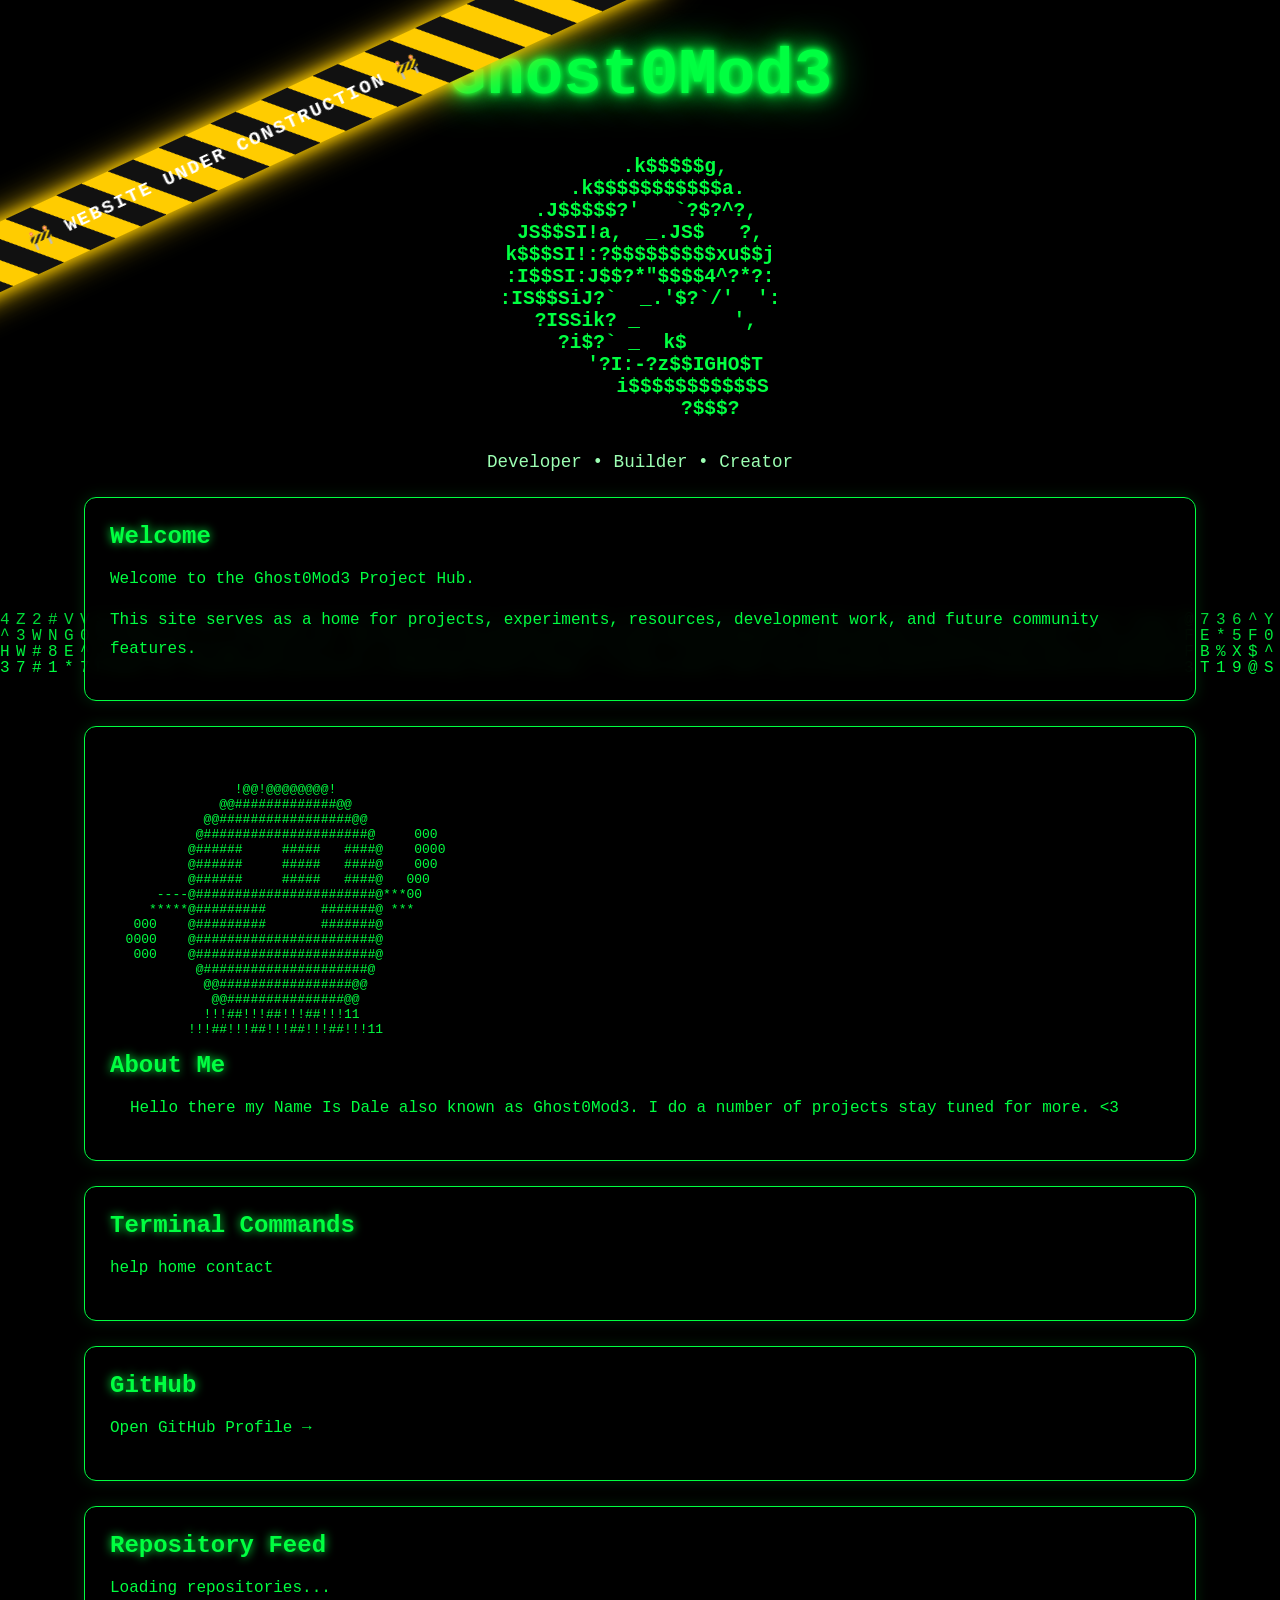
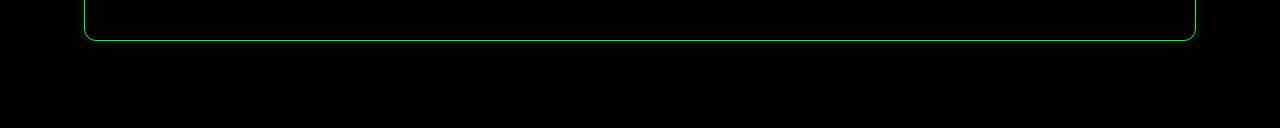
==== index.html @ 2e9d4b47 "Fix HTML structure and improve formatting" ====
<!DOCTYPE html>
<html lang="en">
<head>
    <meta charset="UTF-8">
    <meta name="viewport" content="width=device-width, initial-scale=1.0">
    <title>Ghost0Mod3</title>

    <link rel="stylesheet" href="style.css">
</head>
<body>

    <canvas id="matrix"></canvas>

    <a href="terminal.html" id="terminal-entry">

        <div id="construction-banner">
            🚧 WEBSITE UNDER CONSTRUCTION 🚧
        </div>

    </a>

    <div class="container">

        <header>
            <h1>Ghost0Mod3</h1>
            <h2><div class="ascii-logo">
<pre> 
                
      .k$$$$$g,
   .k$$$$$$$$$$$a.
 .J$$$$$?'   `?$?^?,
JS$$SI!a,  _.JS$   ?,
k$$$SI!:?$$$$$$$$$xu$$j
:I$$SI:J$$?*"$$$$4^?*?:
:IS$$SiJ?`  _.'$?`/'  ':
 ?ISSik? _        ',
   ?i$?` _  k$      
      '?I:-?z$$IGHO$T
         i$$$$$$$$$$$S
            ?$$$?

</pre>
</div></h2>
            <p>Developer • Builder • Creator</p>
        </header>

    
        <div class="content-box">

            <h2>Welcome</h2>

            <p>
                Welcome to the Ghost0Mod3 Project Hub.
            </p>

            <p>
                This site serves as a home for projects,
                experiments, resources, development work,
                and future community features.
            </p>

        </div>

        <div class="content-box">
<div class="ascii-logo">
<pre> 
                
                !@@!@@@@@@@@!
              @@#############@@
            @@#################@@
           @#####################@     000
          @######     #####   ####@    0000
          @######     #####   ####@    000
          @######     #####   ####@   000
      ----@#######################@***00
     *****@#########       #######@ ***
   000    @#########       #######@
  0000    @#######################@
   000    @#######################@
           @#####################@
            @@#################@@
             @@###############@@
            !!!##!!!##!!!##!!!11
          !!!##!!!##!!!##!!!##!!!11

</pre>
</div>
            <h2>About Me</h2>

            <ul>
                  <p>
                Hello there my Name Is Dale also known as Ghost0Mod3.
                I do a number of projects stay tuned for more. <3
            </p>
            </ul>

        </div>

        <div class="content-box">

            <h2>Terminal Commands</h2>

            <p>
                help
                home
                contact
            </p>

            <p>
         

        </div>

        <div class="content-box">

            <h2>GitHub</h2>

            <p>

                <a href="https://github.com/Ghost0Mod3"
                   target="_blank"
                   rel="noopener noreferrer">

                    Open GitHub Profile →

                </a>

            </p>

        </div>

        <div class="content-box">

            <h2>Repository Feed</h2>

            <div id="repo-container">

                <p>
                    Loading repositories...
                </p>

            </div>

        </div>

    </div>

    <script src="matrix.js"></script>

</body>
</html>
---- style.css ----
/* ==========================
   GLOBAL
========================== */

*{
    margin:0;
    padding:0;
    box-sizing:border-box;
}

body{
    background:#000;
    color:#00ff41;
    font-family:Consolas, monospace;
    overflow-x:hidden;
}

/* ==========================
   MATRIX BACKGROUND
========================== */

#matrix{
    position:fixed;
    top:0;
    left:0;

    width:100%;
    height:100%;

    z-index:-1;
}

/* ==========================
   MAIN CONTAINER
========================== */

.container{
    position:relative;
    z-index:1;

    width:90%;
    max-width:1400px;

    margin:auto;

    padding:40px 20px;
}

/* ==========================
   HEADER
========================== */

header{
    text-align:center;
    margin-bottom:25px;
}

header h1{
    font-size:4rem;

    text-shadow:
        0 0 5px #00ff41,
        0 0 10px #00ff41,
        0 0 20px #00ff41,
        0 0 40px #00ff41;
}

header p{
    margin-top:10px;
    font-size:1.1rem;
    color:#9cffb3;
}

/* ==========================
   TERMINAL ACCESS BUTTON
========================== */

.main-nav{

    text-align:center;

    background:none;

    border:none;

    box-shadow:none;

    margin:20px 0 40px;
}

.main-nav a{

    display:inline-block;

    min-width:280px;

    padding:15px 40px;

    color:#00ff41;

    text-decoration:none;

    font-weight:bold;

    font-size:1.1rem;

    background:rgba(0,0,0,.85);

    border:2px solid #00ff41;

    border-radius:12px;

    box-shadow:
        0 0 10px #00ff41,
        0 0 20px #00ff41;

    transition:.3s;
}

.main-nav a:hover{

    background:#00ff41;

    color:black;

    box-shadow:
        0 0 20px #00ff41,
        0 0 40px #00ff41;
}

/* ==========================
   CONTENT BOXES
========================== */

.content-box{

    background:rgba(0,0,0,.85);

    border:1px solid #00ff41;

    border-radius:12px;

    padding:25px;

    margin-bottom:25px;

    backdrop-filter:blur(8px);

    box-shadow:
        0 0 15px rgba(0,255,65,.15);
}

.content-box h2{

    margin-bottom:15px;

    text-shadow:
        0 0 10px #00ff41;
}

.content-box p{

    line-height:1.8;

    margin-bottom:12px;
}

.content-box ul{

    margin-left:20px;
}

.content-box li{

    margin-bottom:10px;
}

.content-box a{

    color:#00ff41;

    text-decoration:none;
}

.content-box a:hover{

    text-shadow:
        0 0 10px #00ff41;
}

/* ==========================
   REPOSITORY FEED
========================== */

#repo-container{

    display:grid;

    grid-template-columns:
        repeat(auto-fit,minmax(300px,1fr));

    gap:20px;
}

.repo-card{

    background:rgba(0,0,0,.85);

    border:1px solid #00ff41;

    border-radius:12px;

    padding:20px;

    transition:.3s;
}

.repo-card:hover{

    transform:translateY(-5px);

    box-shadow:
        0 0 20px #00ff41;
}

/* ==========================
   TERMINAL
========================== */

.terminal{

    background:rgba(0,0,0,.92);

    border:1px solid #00ff41;

    border-radius:12px;

    padding:20px;

    box-shadow:
        0 0 20px #00ff41;
}

#output{

    min-height:400px;

    padding:10px;

    overflow-y:auto;

    white-space:pre-line;

    margin-bottom:15px;
}

#terminal-input{

    width:100%;

    padding:12px;

    background:black;

    color:#00ff41;

    border:1px solid #00ff41;

    border-radius:6px;

    font-family:Consolas, monospace;
}

#terminal-input:focus{

    outline:none;

    box-shadow:
        0 0 10px #00ff41;
}

/* ==========================
   FORMS
========================== */

input,
textarea{

    width:100%;

    margin-top:10px;
    margin-bottom:15px;

    padding:12px;

    background:black;

    color:#00ff41;

    border:1px solid #00ff41;

    border-radius:6px;

    font-family:Consolas, monospace;
}

input:focus,
textarea:focus{

    outline:none;

    box-shadow:
        0 0 10px #00ff41;
}

button{

    padding:12px 20px;

    background:black;

    color:#00ff41;

    border:1px solid #00ff41;

    border-radius:6px;

    cursor:pointer;

    transition:.3s;
}

button:hover{

    background:#00ff41;

    color:black;
}

/* ==========================
   CONSTRUCTION BANNER
========================== */

#terminal-entry{
    text-decoration:none;
}

#construction-banner{

    position:fixed;

    top:120px;
    left:-250px;

    width:950px;

    padding:20px;

    background:
        repeating-linear-gradient(
            45deg,
            #ffcc00,
            #ffcc00 20px,
            #111111 20px,
            #111111 40px
        );

    color:white;

    font-size:1.2rem;

    font-weight:bold;

    text-align:center;

    text-transform:uppercase;

    letter-spacing:2px;

    transform:rotate(-25deg);

    z-index:9999;

    transition:.3s;

    box-shadow:
        0 0 15px #ffcc00,
        0 0 35px #ffcc00;
}

#construction-banner:hover{

    cursor:pointer;

    box-shadow:
        0 0 25px #ffcc00,
        0 0 45px #ffcc00,
        0 0 70px #ffcc00;
}

/* ==========================
   MOBILE
========================== */

@media(max-width:768px){

    header h1{
        font-size:2.5rem;
    }

    .main-nav a{
        min-width:220px;
        width:100%;
    }

    #construction-banner{

        width:650px;

        left:-250px;

        font-size:.8rem;
    }
}
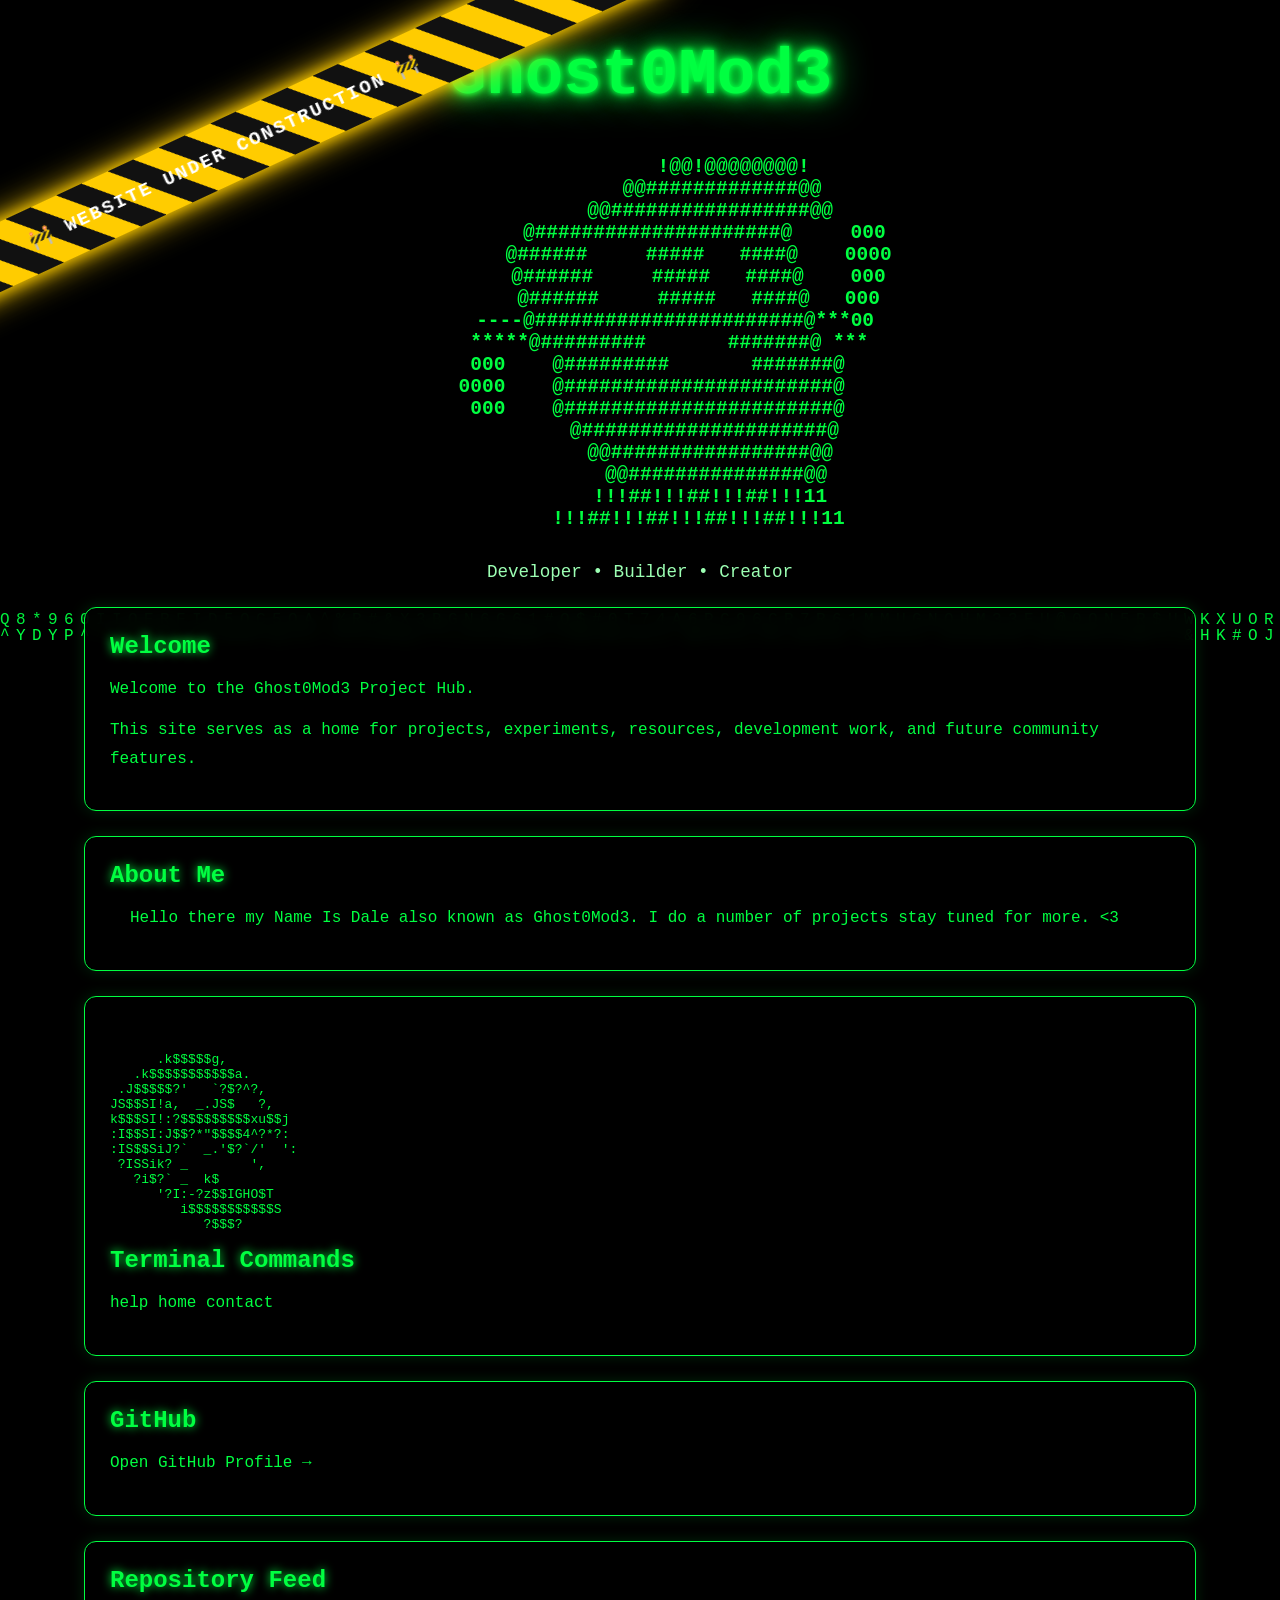
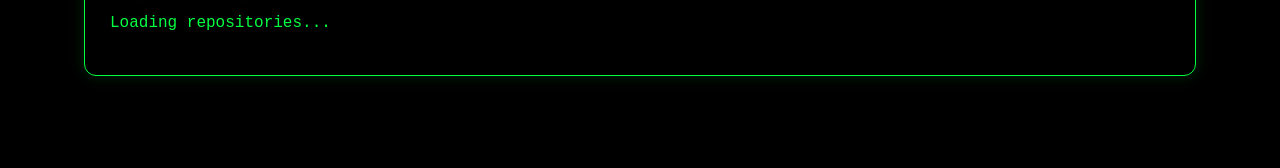
==== commit 296b4077: "Fix HTML formatting and update content" ====
--- a/index.html
+++ b/index.html
@@ -26,18 +26,23 @@
             <h2><div class="ascii-logo">
 <pre> 
                 
-      .k$$$$$g,
-   .k$$$$$$$$$$$a.
- .J$$$$$?'   `?$?^?,
-JS$$SI!a,  _.JS$   ?,
-k$$$SI!:?$$$$$$$$$xu$$j
-:I$$SI:J$$?*"$$$$4^?*?:
-:IS$$SiJ?`  _.'$?`/'  ':
- ?ISSik? _        ',
-   ?i$?` _  k$      
-      '?I:-?z$$IGHO$T
-         i$$$$$$$$$$$S
-            ?$$$?
+                !@@!@@@@@@@@!
+              @@#############@@
+            @@#################@@
+           @#####################@     000
+          @######     #####   ####@    0000
+          @######     #####   ####@    000
+          @######     #####   ####@   000
+      ----@#######################@***00
+     *****@#########       #######@ ***
+   000    @#########       #######@
+  0000    @#######################@
+   000    @#######################@
+           @#####################@
+            @@#################@@
+             @@###############@@
+            !!!##!!!##!!!##!!!11
+          !!!##!!!##!!!##!!!##!!!11
 
 </pre>
 </div></h2>
@@ -62,29 +67,7 @@
         </div>
 
         <div class="content-box">
-<div class="ascii-logo">
-<pre> 
-                
-                !@@!@@@@@@@@!
-              @@#############@@
-            @@#################@@
-           @#####################@     000
-          @######     #####   ####@    0000
-          @######     #####   ####@    000
-          @######     #####   ####@   000
-      ----@#######################@***00
-     *****@#########       #######@ ***
-   000    @#########       #######@
-  0000    @#######################@
-   000    @#######################@
-           @#####################@
-            @@#################@@
-             @@###############@@
-            !!!##!!!##!!!##!!!11
-          !!!##!!!##!!!##!!!##!!!11
 
-</pre>
-</div>
             <h2>About Me</h2>
 
             <ul>
@@ -97,7 +80,24 @@
         </div>
 
         <div class="content-box">
+<div class="ascii-logo">
+<pre> 
+                
+      .k$$$$$g,
+   .k$$$$$$$$$$$a.
+ .J$$$$$?'   `?$?^?,
+JS$$SI!a,  _.JS$   ?,
+k$$$SI!:?$$$$$$$$$xu$$j
+:I$$SI:J$$?*"$$$$4^?*?:
+:IS$$SiJ?`  _.'$?`/'  ':
+ ?ISSik? _        ',
+   ?i$?` _  k$      
+      '?I:-?z$$IGHO$T
+         i$$$$$$$$$$$S
+            ?$$$?
 
+</pre>
+</div>
             <h2>Terminal Commands</h2>
 
             <p>
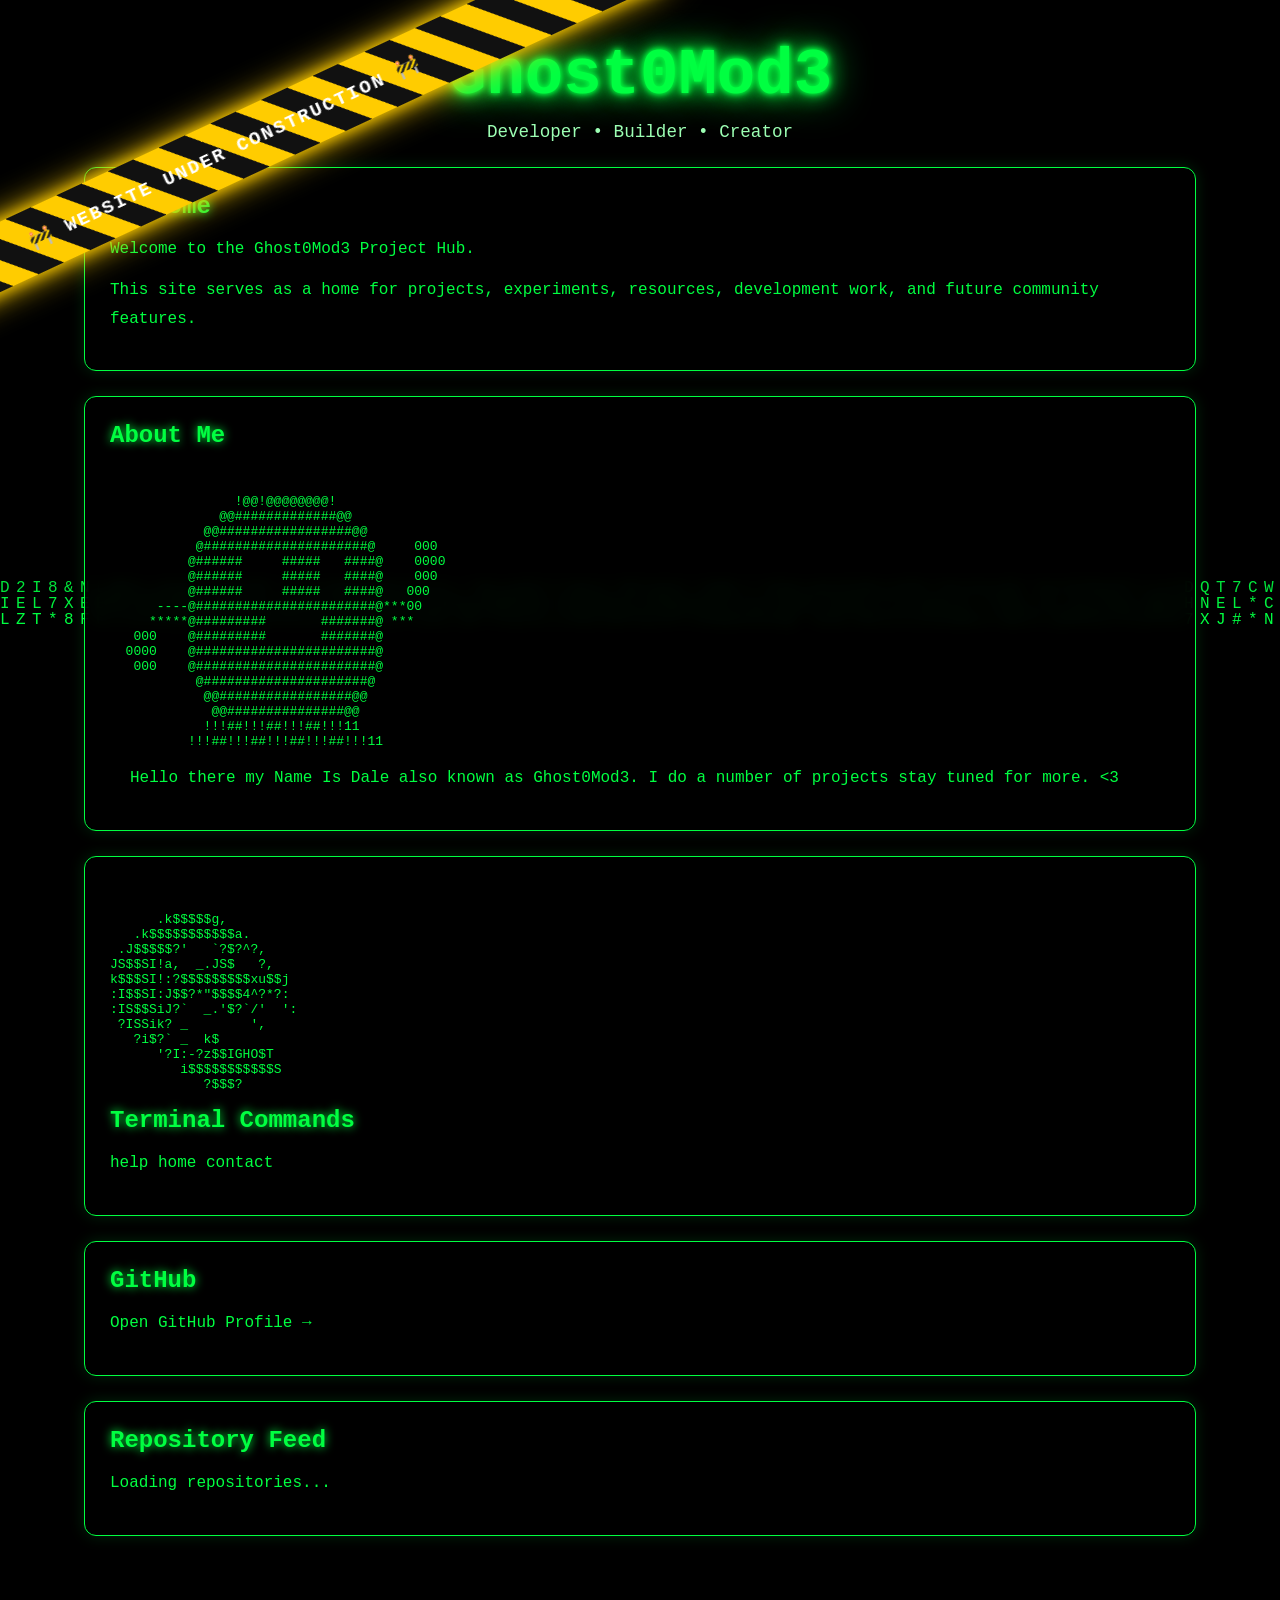
==== commit d637de88: "Refactor index.html structure and content" ====
--- a/index.html
+++ b/index.html
@@ -23,29 +23,6 @@
 
         <header>
             <h1>Ghost0Mod3</h1>
-            <h2><div class="ascii-logo">
-<pre> 
-                
-                !@@!@@@@@@@@!
-              @@#############@@
-            @@#################@@
-           @#####################@     000
-          @######     #####   ####@    0000
-          @######     #####   ####@    000
-          @######     #####   ####@   000
-      ----@#######################@***00
-     *****@#########       #######@ ***
-   000    @#########       #######@
-  0000    @#######################@
-   000    @#######################@
-           @#####################@
-            @@#################@@
-             @@###############@@
-            !!!##!!!##!!!##!!!11
-          !!!##!!!##!!!##!!!##!!!11
-
-</pre>
-</div></h2>
             <p>Developer • Builder • Creator</p>
         </header>
 
@@ -69,7 +46,29 @@
         <div class="content-box">
 
             <h2>About Me</h2>
+<div class="ascii-logo">
+<pre> 
+                
+                !@@!@@@@@@@@!
+              @@#############@@
+            @@#################@@
+           @#####################@     000
+          @######     #####   ####@    0000
+          @######     #####   ####@    000
+          @######     #####   ####@   000
+      ----@#######################@***00
+     *****@#########       #######@ ***
+   000    @#########       #######@
+  0000    @#######################@
+   000    @#######################@
+           @#####################@
+            @@#################@@
+             @@###############@@
+            !!!##!!!##!!!##!!!11
+          !!!##!!!##!!!##!!!##!!!11
 
+</pre>
+</div>
             <ul>
                   <p>
                 Hello there my Name Is Dale also known as Ghost0Mod3.
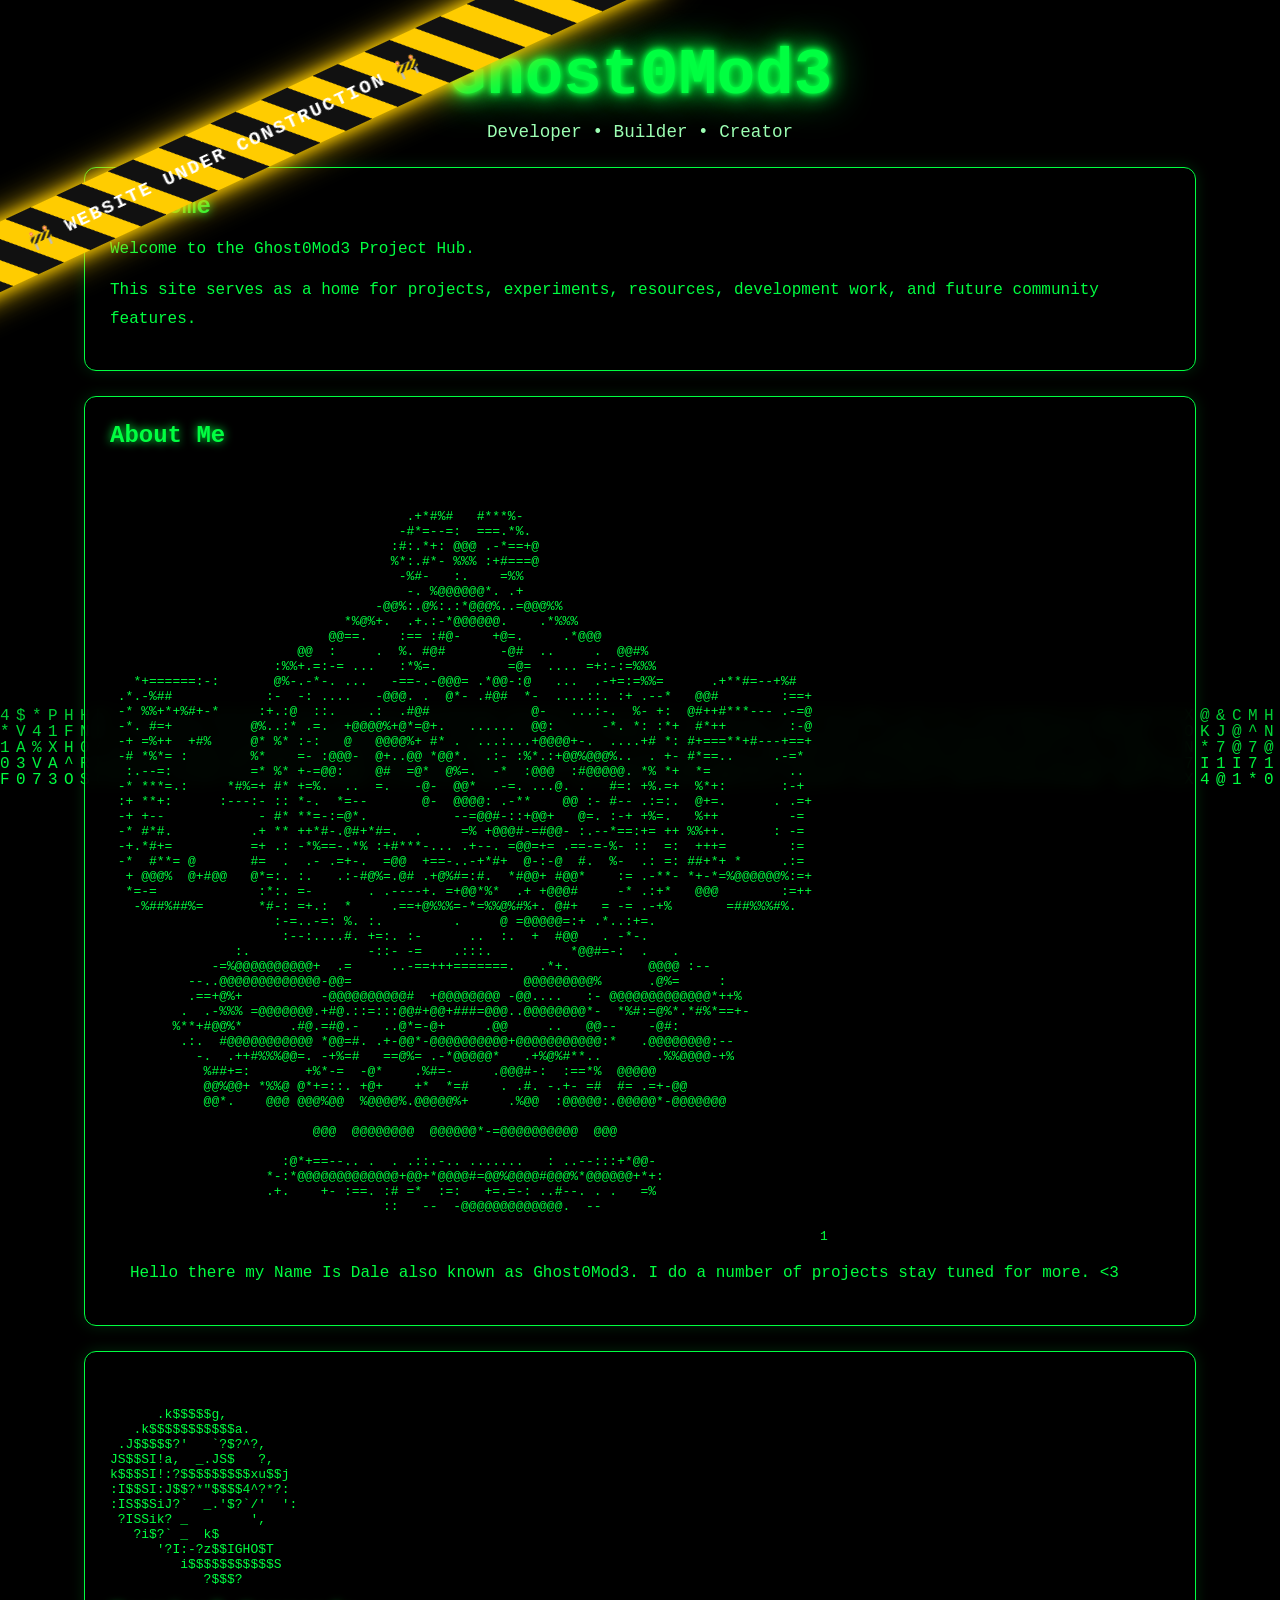
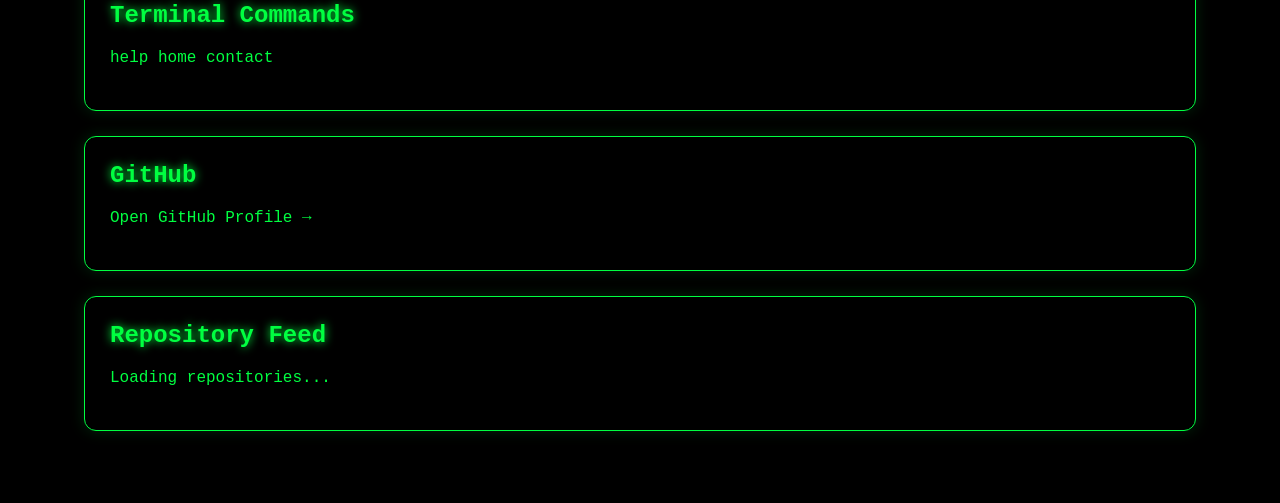
==== commit 65d1b3c9: "Refactor index.html structure and content" ====
--- a/index.html
+++ b/index.html
@@ -49,23 +49,56 @@
 <div class="ascii-logo">
 <pre> 
                 
-                !@@!@@@@@@@@!
-              @@#############@@
-            @@#################@@
-           @#####################@     000
-          @######     #####   ####@    0000
-          @######     #####   ####@    000
-          @######     #####   ####@   000
-      ----@#######################@***00
-     *****@#########       #######@ ***
-   000    @#########       #######@
-  0000    @#######################@
-   000    @#######################@
-           @#####################@
-            @@#################@@
-             @@###############@@
-            !!!##!!!##!!!##!!!11
-          !!!##!!!##!!!##!!!##!!!11
+                                                                                                          
+                                      .+*#%#   #***%-                                      
+                                     -#*=--=:  ===.*%.                                     
+                                    :#:.*+: @@@ .-*==+@                                    
+                                    %*:.#*- %%% :+#===@                                    
+                                     -%#-   :.    =%%                                      
+                                      -. %@@@@@@*. .+                                      
+                                  -@@%:.@%:.:*@@@%..=@@@%%                                 
+                              *%@%+.  .+.:-*@@@@@@.    .*%%%                               
+                            @@==.    :== :#@-    +@=.     .*@@@                            
+                        @@  :     .  %. #@#       -@#  ..     .  @@#%                      
+                     :%%+.=:-= ...   :*%=.         =@=  .... =+:-:=%%%                     
+   *+======:-:       @%-.-*-. ...   -==-.-@@@= .*@@-:@   ...  .-+=:=%%=      .+**#=--+%#   
+ .*.-%##            :-  -: ....   -@@@. .  @*- .#@#  *-  ....::. :+ .--*   @@#        :==+ 
+ -* %%+*+%#+-*     :+.:@  ::.    .:  .#@#             @-   ...:-.  %- +:  @#++#***--- .-=@ 
+ -*. #=+          @%..:* .=.  +@@@@%+@*=@+.   ......  @@:      -*. *: :*+  #*++        :-@ 
+ -+ =%++  +#%     @* %* :-:   @   @@@@%+ #* .  ...:...+@@@@+-.  ....+# *: #+===**+#---+==+ 
+ -# *%*= :        %*    =- :@@@-  @+..@@ *@@*.  .:- :%*.:+@@%@@@%..  . +- #*==..     .-=*  
+  :.--=:          =* %* +-=@@:    @#  =@*  @%=.  -*  :@@@  :#@@@@@. *% *+  *=          ..  
+ -* ***=.:     *#%=+ #* +=%.  ..  =.   -@-  @@*  .-=. ...@. .   #=: +%.=+  %*+:       :-+  
+ :+ **+:      :---:- :: *-.  *=--       @-  @@@@: .-**    @@ :- #-- .:=:.  @+=.      . .=+ 
+ -+ +--            - #* **=-:=@*.           --=@@#-::+@@+   @=. :-+ +%=.   %++         -=  
+ -* #*#.          .+ ** ++*#-.@#+*#=.  .     =% +@@@#-=#@@- :.--*==:+= ++ %%++.      : -=  
+ -+.*#+=          =+ .: -*%==-.*% :+#***-... .+--. =@@=+= .==-=-%- ::  =:  +++=        :=  
+ -*  #**= @       #=  .  .- .=+-.  =@@  +==-..-+*#+  @-:-@  #.  %-  .: =: ##+*+ *     .:=  
+  + @@@%  @+#@@   @*=:. :.   .:-#@%=.@# .+@%#=:#.  *#@@+ #@@*    := .-**- *+-*=%@@@@@@%:=+ 
+  *=-=             :*:. =-       . .----+. =+@@*%*  .+ +@@@#     -* .:+*   @@@        :=++ 
+   -%##%##%=       *#-: =+.:  *     .==+@%%%=-*=%%@%#%+. @#+   = -= .-+%       =##%%%#%.   
+                     :-=..-=: %. :.         .     @ =@@@@@=:+ .*..:+=.                     
+                      :--:....#. +=:. :-      ..  :.  +  #@@   . -*-.                      
+                :.               -::- -=    .:::.          *@@#=-:  .   .                  
+             -=%@@@@@@@@@@+  .=     ..-==+++=======.   .*+.          @@@@ :--              
+          --..@@@@@@@@@@@@@-@@=                      @@@@@@@@@%      .@%=     :            
+          .==+@%+          -@@@@@@@@@@#  +@@@@@@@@ -@@....   :- @@@@@@@@@@@@@*++%          
+         .  .-%%% =@@@@@@@.+#@.::=:::@@#+@@+###=@@@..@@@@@@@@*-  *%#:=@%*.*#%*==+-         
+        %**+#@@%*      .#@.=#@.-   ..@*=-@+     .@@     ..   @@--    -@#:                  
+         .:.  #@@@@@@@@@@@ *@@=#. .+-@@*-@@@@@@@@@@+@@@@@@@@@@@:*   .@@@@@@@@:--           
+           -.  .++#%%%@@=. -+%=#   ==@%= .-*@@@@@*   .+%@%#**..       .%%@@@@-+%           
+            %##+=:       +%*-=  -@*    .%#=-     .@@@#-:  :==*%  @@@@@                     
+            @@%@@+ *%%@ @*+=::. +@+    +*  *=#    . .#. -.+- =#  #= .=+-@@                 
+            @@*.    @@@ @@@%@@  %@@@@%.@@@@@%+     .%@@  :@@@@@:.@@@@@*-@@@@@@@            
+                                                                                           
+                          @@@  @@@@@@@@  @@@@@@*-=@@@@@@@@@@  @@@                          
+                                                                                           
+                      :@*+==--.. .  . .::.-.. .......   : ..--:::+*@@-                     
+                    *-:*@@@@@@@@@@@@@+@@+*@@@@#=@@%@@@@#@@@%*@@@@@@+*+:                    
+                    .+.    +- :==. :# =*  :=:   +=.=-: ..#--. . .   =%                     
+                                   ::   --  -@@@@@@@@@@@@@.  --                            
+                                                                                           
+                                                                                           1
 
 </pre>
 </div>
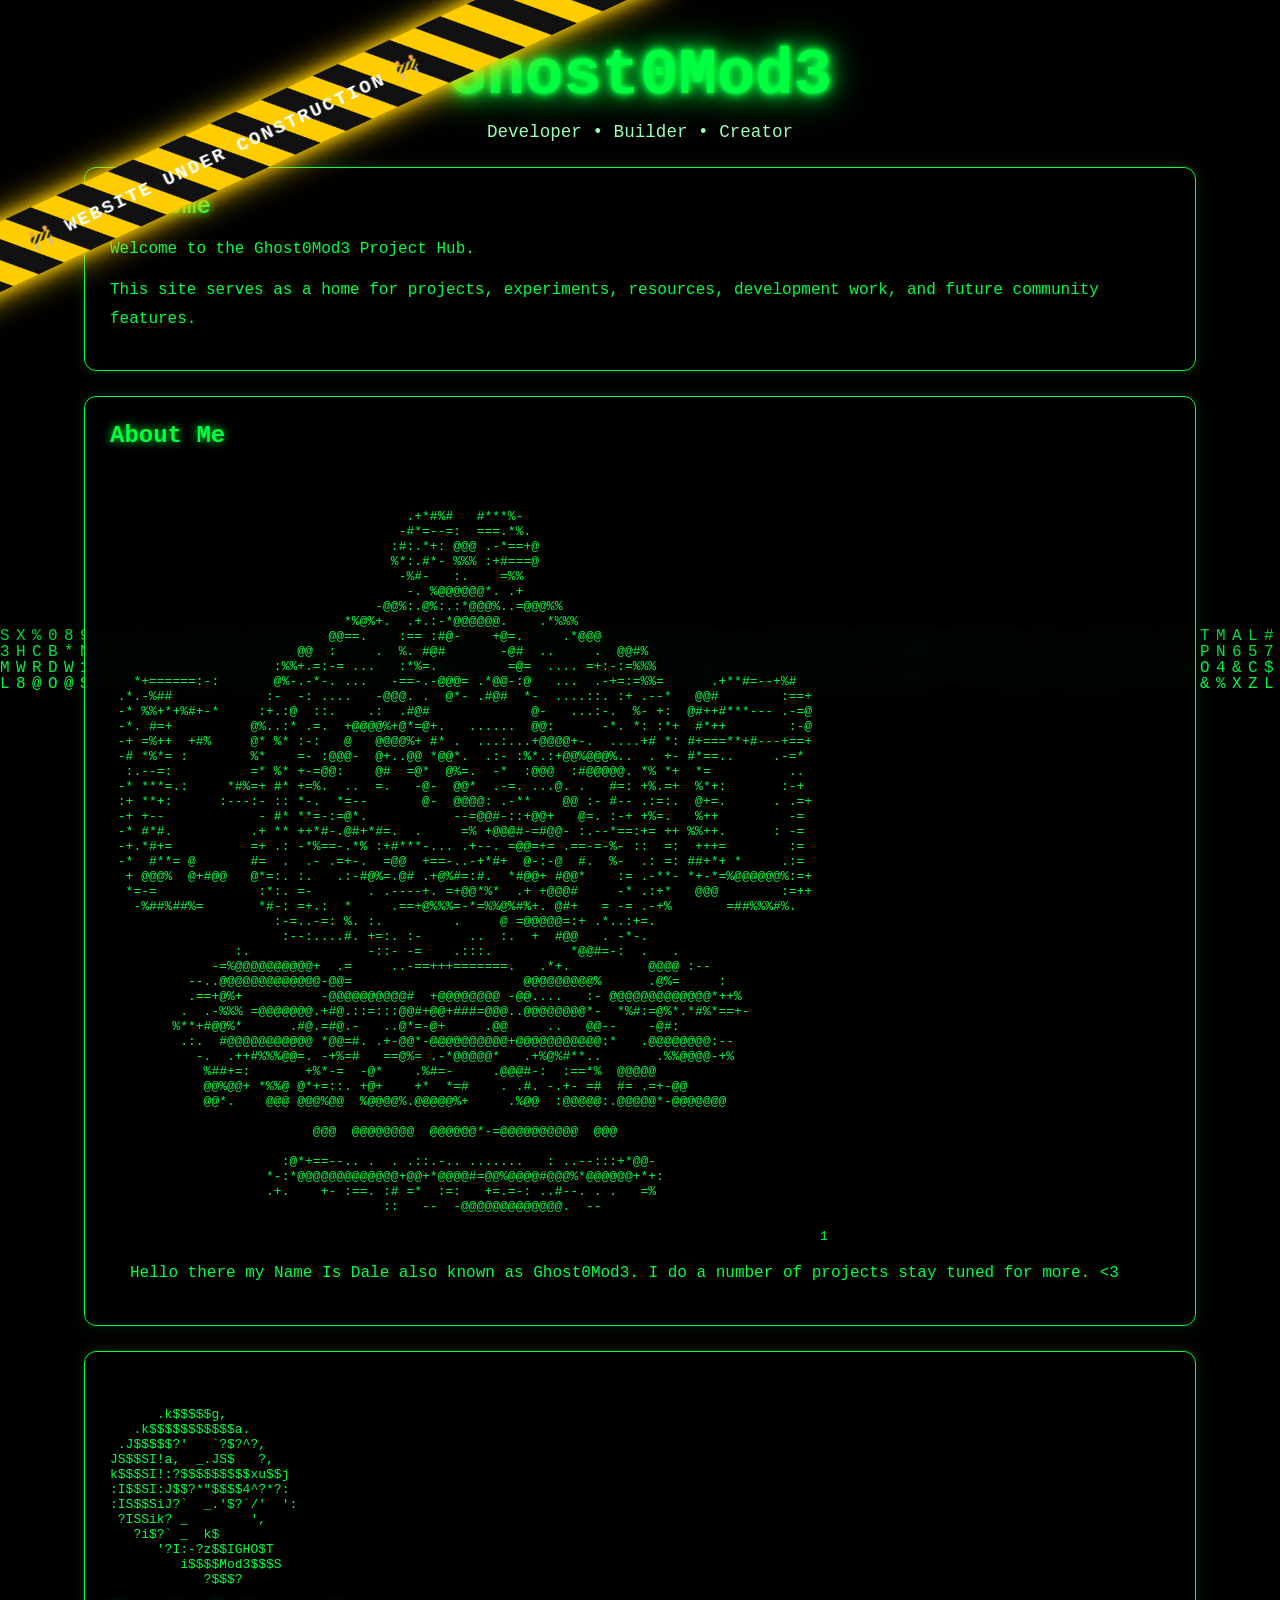
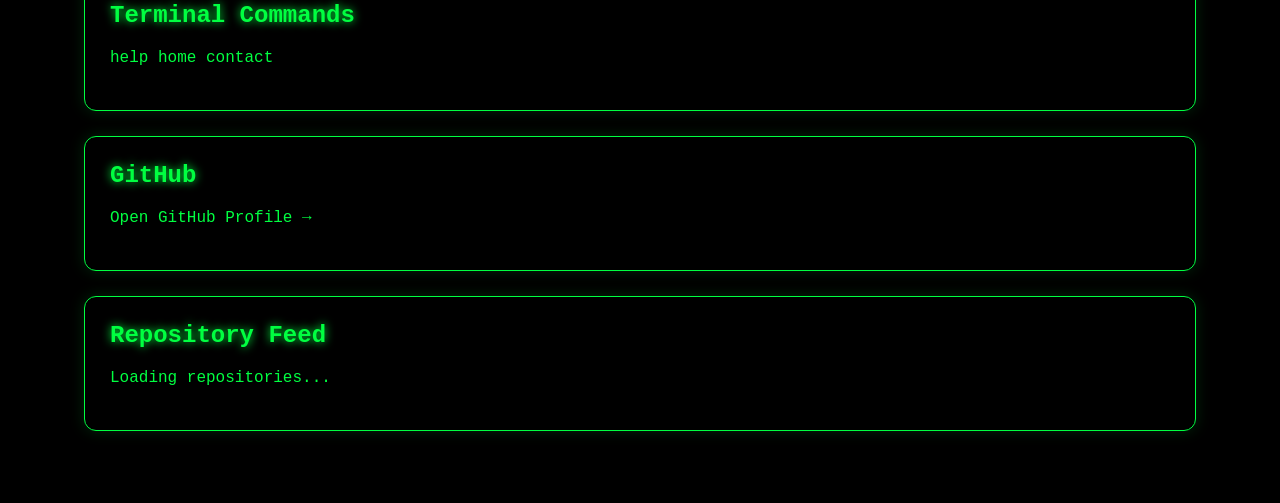
==== commit 16f91c4b: "Fix HTML encoding issues in index.html" ====
--- a/index.html
+++ b/index.html
@@ -125,7 +125,7 @@
  ?ISSik? _        ',
    ?i$?` _  k$      
       '?I:-?z$$IGHO$T
-         i$$$$$$$$$$$S
+         i$$$$Mod3$$$S
             ?$$$?
 
 </pre>
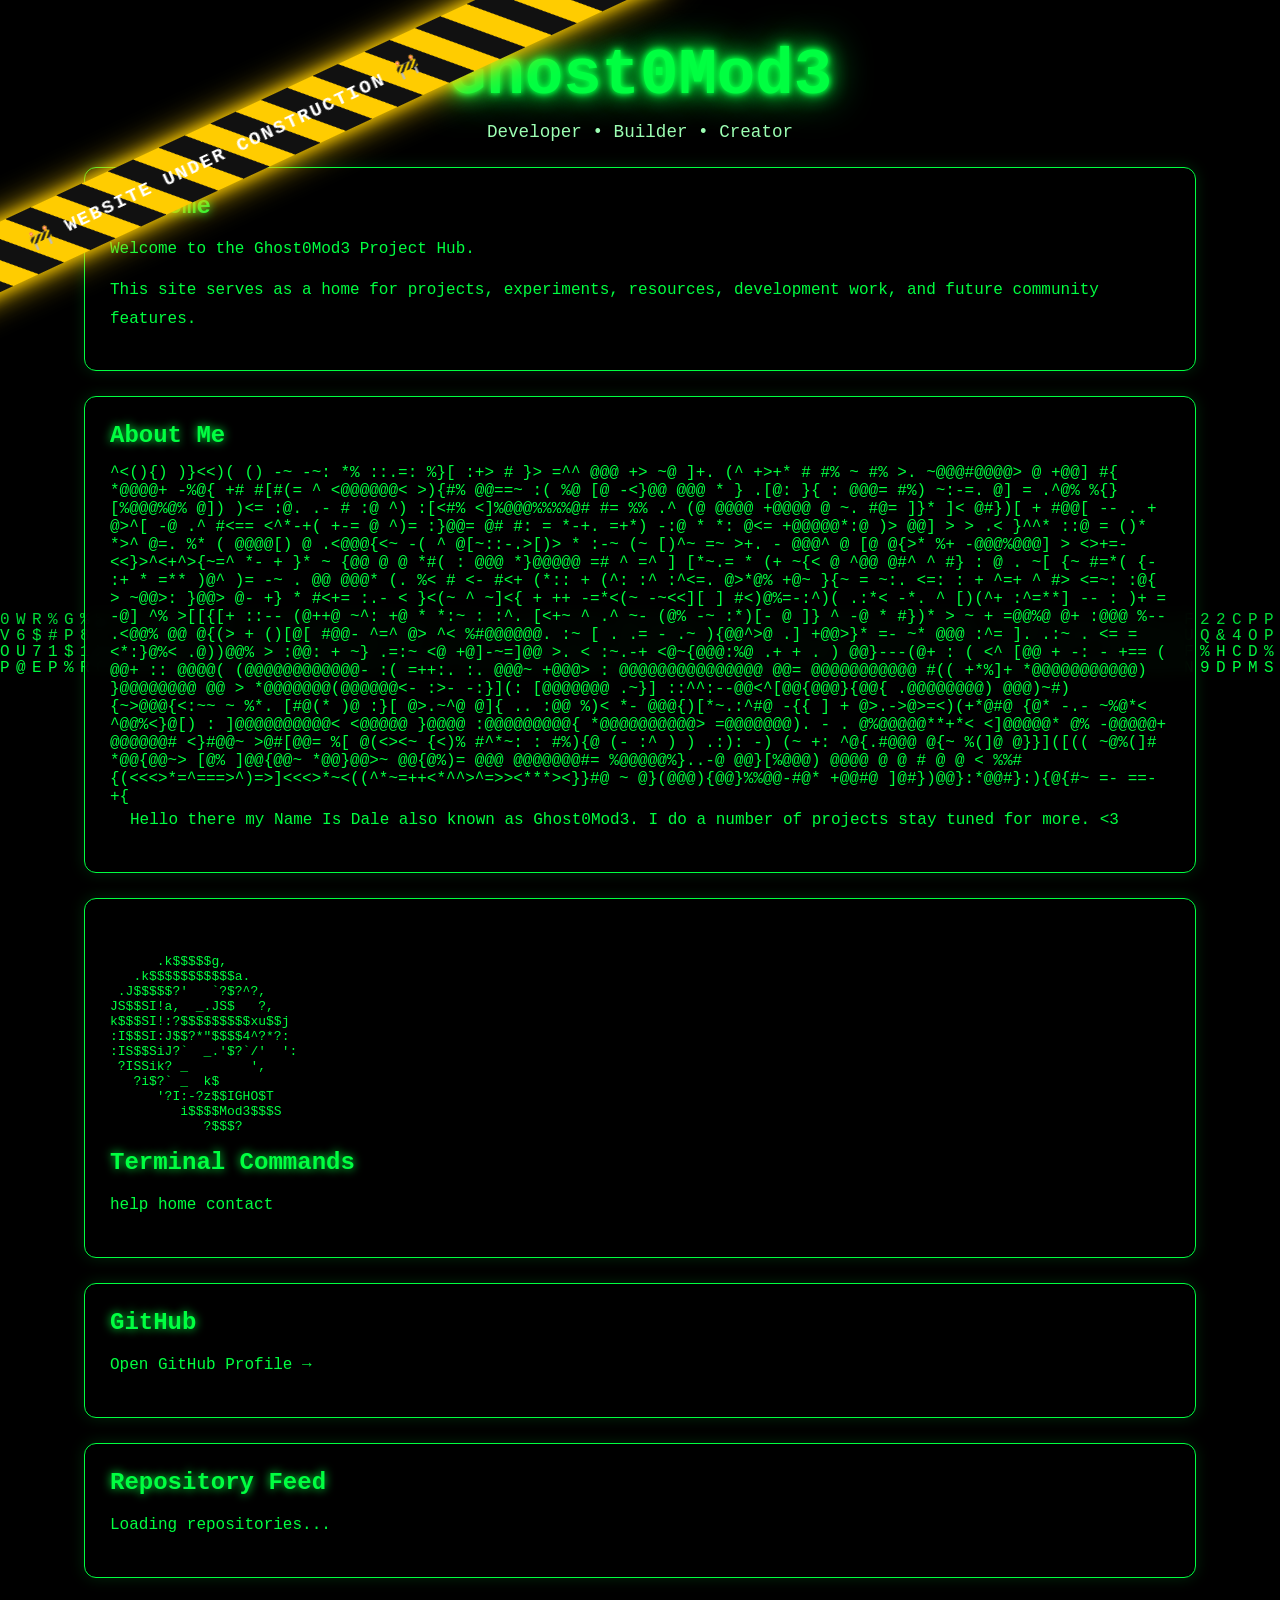
==== commit 3f3925b5: "Fix HTML encoding issues in index.html" ====
--- a/index.html
+++ b/index.html
@@ -46,62 +46,62 @@
         <div class="content-box">
 
             <h2>About Me</h2>
-<div class="ascii-logo">
-<pre> 
-                
-                                                                                                          
-                                      .+*#%#   #***%-                                      
-                                     -#*=--=:  ===.*%.                                     
-                                    :#:.*+: @@@ .-*==+@                                    
-                                    %*:.#*- %%% :+#===@                                    
-                                     -%#-   :.    =%%                                      
-                                      -. %@@@@@@*. .+                                      
-                                  -@@%:.@%:.:*@@@%..=@@@%%                                 
-                              *%@%+.  .+.:-*@@@@@@.    .*%%%                               
-                            @@==.    :== :#@-    +@=.     .*@@@                            
-                        @@  :     .  %. #@#       -@#  ..     .  @@#%                      
-                     :%%+.=:-= ...   :*%=.         =@=  .... =+:-:=%%%                     
-   *+======:-:       @%-.-*-. ...   -==-.-@@@= .*@@-:@   ...  .-+=:=%%=      .+**#=--+%#   
- .*.-%##            :-  -: ....   -@@@. .  @*- .#@#  *-  ....::. :+ .--*   @@#        :==+ 
- -* %%+*+%#+-*     :+.:@  ::.    .:  .#@#             @-   ...:-.  %- +:  @#++#***--- .-=@ 
- -*. #=+          @%..:* .=.  +@@@@%+@*=@+.   ......  @@:      -*. *: :*+  #*++        :-@ 
- -+ =%++  +#%     @* %* :-:   @   @@@@%+ #* .  ...:...+@@@@+-.  ....+# *: #+===**+#---+==+ 
- -# *%*= :        %*    =- :@@@-  @+..@@ *@@*.  .:- :%*.:+@@%@@@%..  . +- #*==..     .-=*  
-  :.--=:          =* %* +-=@@:    @#  =@*  @%=.  -*  :@@@  :#@@@@@. *% *+  *=          ..  
- -* ***=.:     *#%=+ #* +=%.  ..  =.   -@-  @@*  .-=. ...@. .   #=: +%.=+  %*+:       :-+  
- :+ **+:      :---:- :: *-.  *=--       @-  @@@@: .-**    @@ :- #-- .:=:.  @+=.      . .=+ 
- -+ +--            - #* **=-:=@*.           --=@@#-::+@@+   @=. :-+ +%=.   %++         -=  
- -* #*#.          .+ ** ++*#-.@#+*#=.  .     =% +@@@#-=#@@- :.--*==:+= ++ %%++.      : -=  
- -+.*#+=          =+ .: -*%==-.*% :+#***-... .+--. =@@=+= .==-=-%- ::  =:  +++=        :=  
- -*  #**= @       #=  .  .- .=+-.  =@@  +==-..-+*#+  @-:-@  #.  %-  .: =: ##+*+ *     .:=  
-  + @@@%  @+#@@   @*=:. :.   .:-#@%=.@# .+@%#=:#.  *#@@+ #@@*    := .-**- *+-*=%@@@@@@%:=+ 
-  *=-=             :*:. =-       . .----+. =+@@*%*  .+ +@@@#     -* .:+*   @@@        :=++ 
-   -%##%##%=       *#-: =+.:  *     .==+@%%%=-*=%%@%#%+. @#+   = -= .-+%       =##%%%#%.   
-                     :-=..-=: %. :.         .     @ =@@@@@=:+ .*..:+=.                     
-                      :--:....#. +=:. :-      ..  :.  +  #@@   . -*-.                      
-                :.               -::- -=    .:::.          *@@#=-:  .   .                  
-             -=%@@@@@@@@@@+  .=     ..-==+++=======.   .*+.          @@@@ :--              
-          --..@@@@@@@@@@@@@-@@=                      @@@@@@@@@%      .@%=     :            
-          .==+@%+          -@@@@@@@@@@#  +@@@@@@@@ -@@....   :- @@@@@@@@@@@@@*++%          
-         .  .-%%% =@@@@@@@.+#@.::=:::@@#+@@+###=@@@..@@@@@@@@*-  *%#:=@%*.*#%*==+-         
-        %**+#@@%*      .#@.=#@.-   ..@*=-@+     .@@     ..   @@--    -@#:                  
-         .:.  #@@@@@@@@@@@ *@@=#. .+-@@*-@@@@@@@@@@+@@@@@@@@@@@:*   .@@@@@@@@:--           
-           -.  .++#%%%@@=. -+%=#   ==@%= .-*@@@@@*   .+%@%#**..       .%%@@@@-+%           
-            %##+=:       +%*-=  -@*    .%#=-     .@@@#-:  :==*%  @@@@@                     
-            @@%@@+ *%%@ @*+=::. +@+    +*  *=#    . .#. -.+- =#  #= .=+-@@                 
-            @@*.    @@@ @@@%@@  %@@@@%.@@@@@%+     .%@@  :@@@@@:.@@@@@*-@@@@@@@            
-                                                                                           
-                          @@@  @@@@@@@@  @@@@@@*-=@@@@@@@@@@  @@@                          
-                                                                                           
-                      :@*+==--.. .  . .::.-.. .......   : ..--:::+*@@-                     
-                    *-:*@@@@@@@@@@@@@+@@+*@@@@#=@@%@@@@#@@@%*@@@@@@+*+:                    
-                    .+.    +- :==. :# =*  :=:   +=.=-: ..#--. . .   =%                     
-                                   ::   --  -@@@@@@@@@@@@@.  --                            
-                                                                                           
-                                                                                           1
-
-</pre>
-</div>
+                                                                                                       
+                                            ^<(){)   )}<<)(                                            
+                                           ()  -~    -~:  *%                                           
+                                          ::.=:   %}[    :+> #                                         
+                                         }>  =^^  @@@   +>  ~@                                         
+                                         ]+. (^         +>+* #                                         
+                                           #%     ~       #%                                           
+                                        >.    ~@@@#@@@@>      @                                        
+                                       +@@]  #{    *@@@@+  -%@{ +#                                     
+                                   #[#(=    ^    <@@@@@@<      >){#%                                   
+                                @@==~      :(   %@      [@        -<}@@                                
+                           @@@  *         }  .[@:        }{           :  @@@=                          
+                         #%)              ~:-=.           @]          =   .^@%                         
+     %{}[%@@@%@%        @])  )<=           :@. .-        # :@           ^) :[<#%       <]%@@@%%%%@#    
+   #=                   %% .^            (@     @@@@ +@@@@  @             ~. #@=                  ]}*  
+ ]<  @#})[            +                #@@[                  --            .    +    @>^[           -@ 
+ .^  #<== <^*-+(     +-=  @         ^)=   :}@@=              @#             #: =     *-+. =+*)     -:@ 
+  *   *:            @<=           +@@@@@*:@  )>              @@]         >  >   .<   }^^*          ::@ 
+  =  ()*   *>^      @=. %*        (    @@@@[)  @             .<@@@{<~        -(  ^ @[~::-.>[)>   * :-~ 
+  (~ [)^~   =~      >+.     -   @@@^   @   [@  @{>*         %+  -@@@%@@@]        > <>+=-<<}>^<+^>{~=^  
+      *-             +  }*  ~ {@@      @    @   *#(      :   @@@   *}@@@@@   =#  ^   =^                
+  ]  [*~.=           *  (+  ~{<        @    ^@@   @#^         ^ #}  :    @ . ~[  {~  #=*( {-       :+  
+  *  =**           )@^  )=  -~   .           @@   @@@*    (.     %<      #    <-     #<+         (*::  
+  +  (^:                   :^   :^<=.             @>*@%    +@~    }{~ =  ~:.         <=:            :  
+  +  ^=+             ^  #>  <=~: :@{                > ~@@>:  }@@>   @-       +}  *  #<+=          :.-  
+  <  }<(~ ^ ~]<{     +  ++ -=*<(~ -~<<][            ]  #<)@%=-:^)(    .:*< -*.   ^ [)(^+   :^=**]  --  
+  :  )+              =      -@]    ^%   >[[{[+      ::--   (@++@   ~^:  +@       *   *:~           :   
+ :^.  [<+~  ^       .^           ~-     (@%   -~     :*)[-  @   ]}  ^   -@       *  #})*   >        ~  
+  + =@@%@  @+ :@@@   %--           .<@@%  @@   @{(>  +    ()[@[  #@@-          ^=^ @>  ^< %#@@@@@@. :~ 
+  [  .                .=    -               .~   ){@@^>@   .] +@@>}*      =-   ~*    @@@           :^= 
+    ]. .:~ .          <=    =             <*:}@%<  .@))@@%  >   :@@:      +    ~}         .=:~    <@   
+     +@]-~=]@@        >.          <           :~.-+     <@~{@@@:%@ .+  +      . )        @@}---(@+     
+                          :       (                          <^ [@@    +    -:                         
+                                  -  +==    (                     @@+     ::                           
+                                                                    @@@@(                              
+                 (@@@@@@@@@@@@-  :(          =++:.      :.     @@@~           +@@@>   :                
+                @@@@@@@@@@@@@@@ @@=                         @@@@@@@@@@@        #((                     
+              +*%]+            *@@@@@@@@@@@)   }@@@@@@@@   @@         > *@@@@@@@(@@@@@@<- :>-          
+              -:}](: [@@@@@@@ .~}] ::^^:--@@<^[@@{@@@}{@@{ .@@@@@@@@)     @@@)~#){~>@@@{<:~~ ~         
+         %*.  [#@(*        )@  :}[        @>.~^@       @]{     ..   :@@        %)<                     
+         *-     @@@{)[*~.:^#@  -{{ ]    + @>.->@>=<)(+*@#@ {@* -.-  ~%@*<     ^@@%<}@[)                
+            :    ]@@@@@@@@@@< <@@@@@    }@@@@ :@@@@@@@@@{  *@@@@@@@@@@>        =@@@@@@@). -            
+                                                               .                                       
+              @%@@@@@**+*< <]@@@@@*  @%     -@@@@@+     @@@@@@#   <}#@@~ >@#[@@=  %[                   
+              @(<><~  {<)% #^*~:  :  #%){@   (- :^ )        )   .:): -)   (~  +: ^@{.#@@@              
+              @{~     %(]@ @}}]([(( ~@%(]#  *@@{@@~>       [@%   ]@@{@@~ *@@}@@>~ @@{@%)=              
+                                                                                                       
+                             @@@   @@@@@@@#=  %@@@@@%}..-@ @@}[%@@@)  @@@@                             
+                                    @  @  #                 @  @                                       
+                                                                           <                           
+                        %%#{(<<<>*=^===>^)=>]<<<>*~<((^*~=++<*^^>^=>><***><}}#@                        
+                       ~   @}(@@@){@@}%%@@-#@* +@@#@  ]@#})@@}:*@@#}:){@{#~  =-                        
+                        ==-                                                  +{                        
+                                                                                                       
+                                                                                                       
+                                                                                                       
             <ul>
                   <p>
                 Hello there my Name Is Dale also known as Ghost0Mod3.
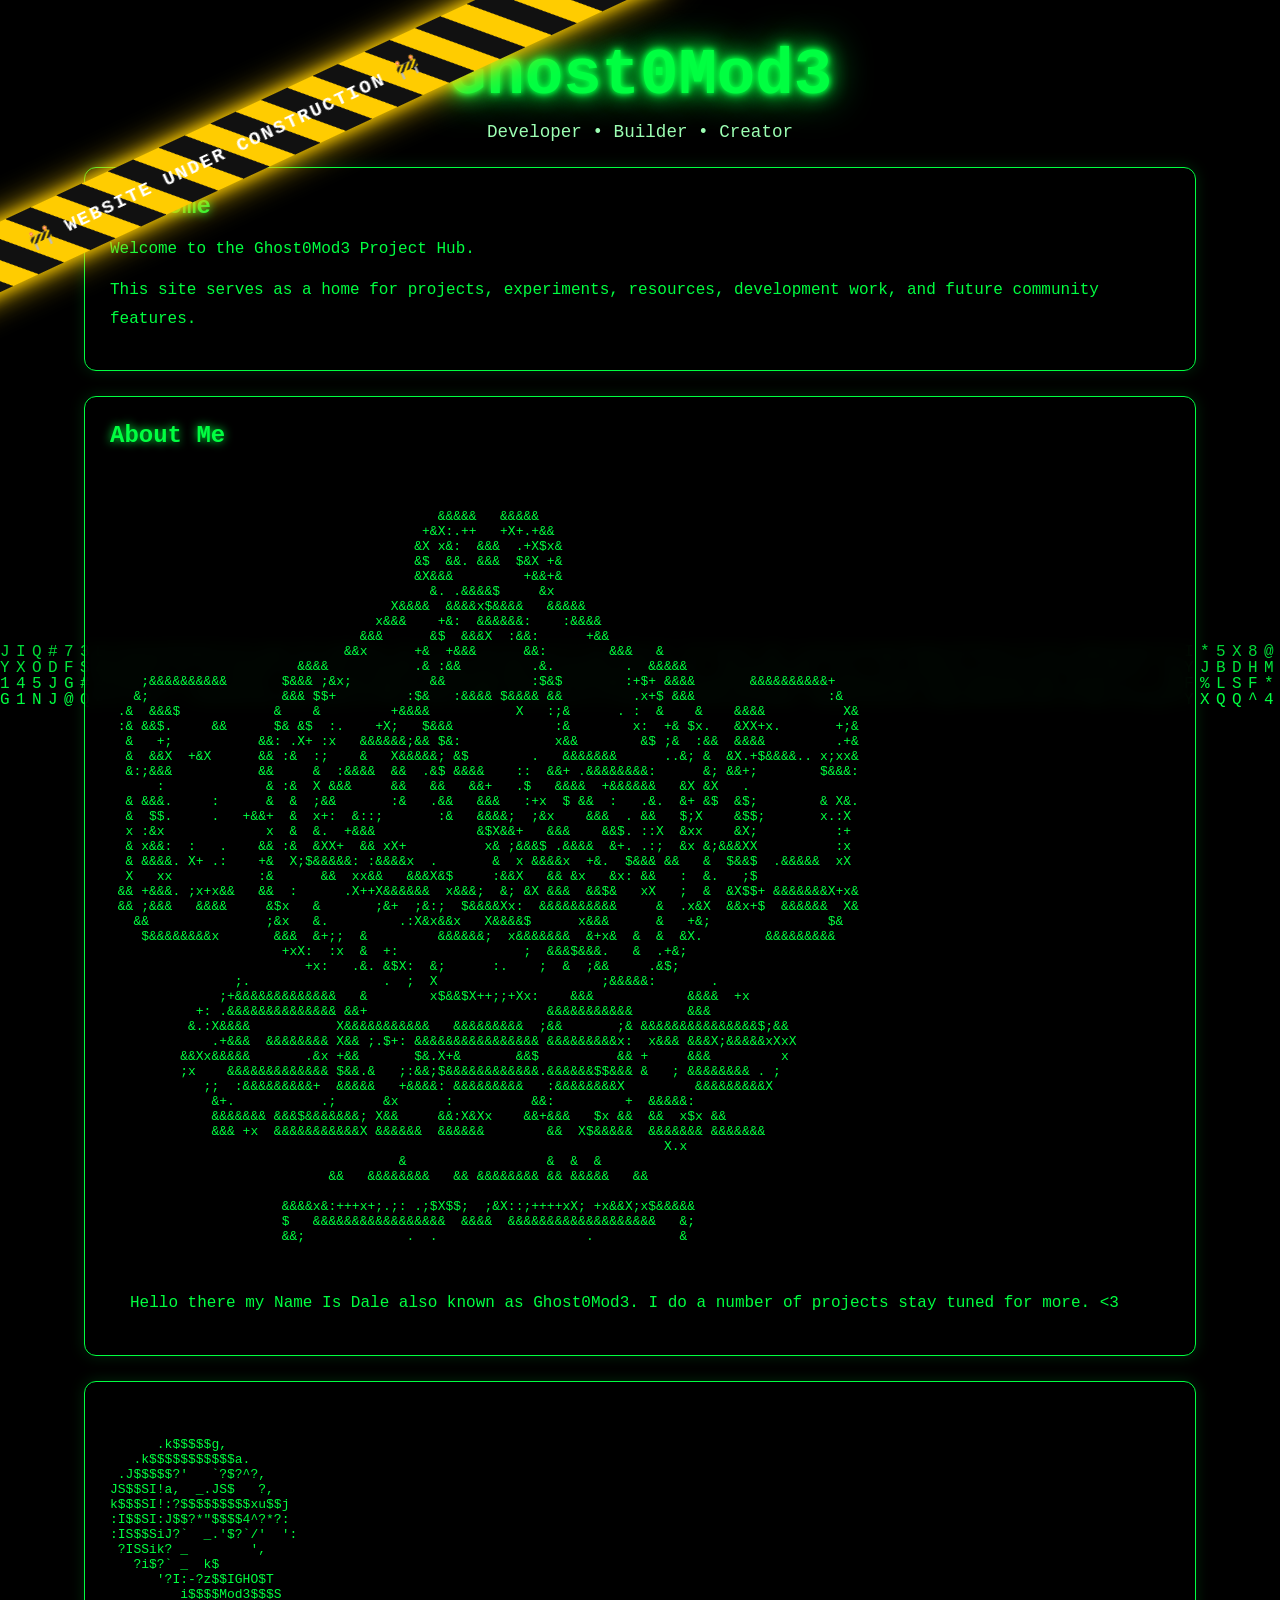
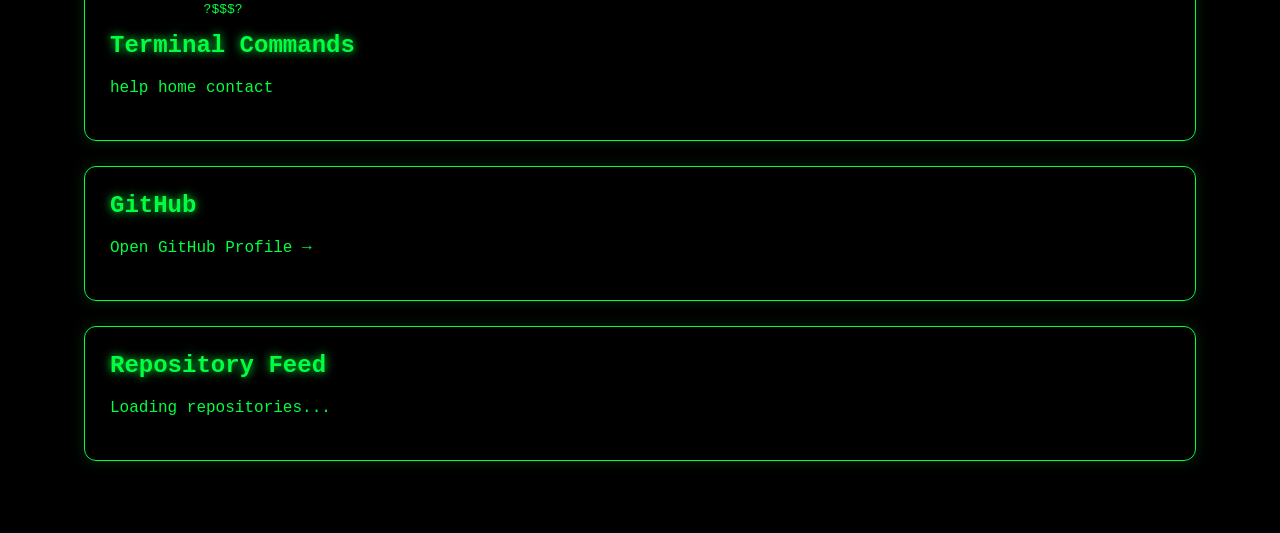
==== commit 65048c3c: "Fix HTML encoding issues and clean up structure" ====
--- a/index.html
+++ b/index.html
@@ -46,60 +46,65 @@
         <div class="content-box">
 
             <h2>About Me</h2>
-                                                                                                       
-                                            ^<(){)   )}<<)(                                            
-                                           ()  -~    -~:  *%                                           
-                                          ::.=:   %}[    :+> #                                         
-                                         }>  =^^  @@@   +>  ~@                                         
-                                         ]+. (^         +>+* #                                         
-                                           #%     ~       #%                                           
-                                        >.    ~@@@#@@@@>      @                                        
-                                       +@@]  #{    *@@@@+  -%@{ +#                                     
-                                   #[#(=    ^    <@@@@@@<      >){#%                                   
-                                @@==~      :(   %@      [@        -<}@@                                
-                           @@@  *         }  .[@:        }{           :  @@@=                          
-                         #%)              ~:-=.           @]          =   .^@%                         
-     %{}[%@@@%@%        @])  )<=           :@. .-        # :@           ^) :[<#%       <]%@@@%%%%@#    
-   #=                   %% .^            (@     @@@@ +@@@@  @             ~. #@=                  ]}*  
- ]<  @#})[            +                #@@[                  --            .    +    @>^[           -@ 
- .^  #<== <^*-+(     +-=  @         ^)=   :}@@=              @#             #: =     *-+. =+*)     -:@ 
-  *   *:            @<=           +@@@@@*:@  )>              @@]         >  >   .<   }^^*          ::@ 
-  =  ()*   *>^      @=. %*        (    @@@@[)  @             .<@@@{<~        -(  ^ @[~::-.>[)>   * :-~ 
-  (~ [)^~   =~      >+.     -   @@@^   @   [@  @{>*         %+  -@@@%@@@]        > <>+=-<<}>^<+^>{~=^  
-      *-             +  }*  ~ {@@      @    @   *#(      :   @@@   *}@@@@@   =#  ^   =^                
-  ]  [*~.=           *  (+  ~{<        @    ^@@   @#^         ^ #}  :    @ . ~[  {~  #=*( {-       :+  
-  *  =**           )@^  )=  -~   .           @@   @@@*    (.     %<      #    <-     #<+         (*::  
-  +  (^:                   :^   :^<=.             @>*@%    +@~    }{~ =  ~:.         <=:            :  
-  +  ^=+             ^  #>  <=~: :@{                > ~@@>:  }@@>   @-       +}  *  #<+=          :.-  
-  <  }<(~ ^ ~]<{     +  ++ -=*<(~ -~<<][            ]  #<)@%=-:^)(    .:*< -*.   ^ [)(^+   :^=**]  --  
-  :  )+              =      -@]    ^%   >[[{[+      ::--   (@++@   ~^:  +@       *   *:~           :   
- :^.  [<+~  ^       .^           ~-     (@%   -~     :*)[-  @   ]}  ^   -@       *  #})*   >        ~  
-  + =@@%@  @+ :@@@   %--           .<@@%  @@   @{(>  +    ()[@[  #@@-          ^=^ @>  ^< %#@@@@@@. :~ 
-  [  .                .=    -               .~   ){@@^>@   .] +@@>}*      =-   ~*    @@@           :^= 
-    ]. .:~ .          <=    =             <*:}@%<  .@))@@%  >   :@@:      +    ~}         .=:~    <@   
-     +@]-~=]@@        >.          <           :~.-+     <@~{@@@:%@ .+  +      . )        @@}---(@+     
-                          :       (                          <^ [@@    +    -:                         
-                                  -  +==    (                     @@+     ::                           
-                                                                    @@@@(                              
-                 (@@@@@@@@@@@@-  :(          =++:.      :.     @@@~           +@@@>   :                
-                @@@@@@@@@@@@@@@ @@=                         @@@@@@@@@@@        #((                     
-              +*%]+            *@@@@@@@@@@@)   }@@@@@@@@   @@         > *@@@@@@@(@@@@@@<- :>-          
-              -:}](: [@@@@@@@ .~}] ::^^:--@@<^[@@{@@@}{@@{ .@@@@@@@@)     @@@)~#){~>@@@{<:~~ ~         
-         %*.  [#@(*        )@  :}[        @>.~^@       @]{     ..   :@@        %)<                     
-         *-     @@@{)[*~.:^#@  -{{ ]    + @>.->@>=<)(+*@#@ {@* -.-  ~%@*<     ^@@%<}@[)                
-            :    ]@@@@@@@@@@< <@@@@@    }@@@@ :@@@@@@@@@{  *@@@@@@@@@@>        =@@@@@@@). -            
-                                                               .                                       
-              @%@@@@@**+*< <]@@@@@*  @%     -@@@@@+     @@@@@@#   <}#@@~ >@#[@@=  %[                   
-              @(<><~  {<)% #^*~:  :  #%){@   (- :^ )        )   .:): -)   (~  +: ^@{.#@@@              
-              @{~     %(]@ @}}]([(( ~@%(]#  *@@{@@~>       [@%   ]@@{@@~ *@@}@@>~ @@{@%)=              
-                                                                                                       
-                             @@@   @@@@@@@#=  %@@@@@%}..-@ @@}[%@@@)  @@@@                             
-                                    @  @  #                 @  @                                       
-                                                                           <                           
-                        %%#{(<<<>*=^===>^)=>]<<<>*~<((^*~=++<*^^>^=>><***><}}#@                        
-                       ~   @}(@@@){@@}%%@@-#@* +@@#@  ]@#})@@}:*@@#}:){@{#~  =-                        
-                        ==-                                                  +{                        
-                                                                                                       
+           
+<div class="ascii-logo">
+<pre> 
+                
+                                                                                                  
+                                          &&&&&   &&&&&                                          
+                                        +&X:.++   +X+.+&&                                        
+                                       &X x&:  &&&  .+X$x&                                       
+                                       &$  &&. &&&  $&X +&                                       
+                                       &X&&&         +&&+&                                       
+                                         &. .&&&&$     &x                                        
+                                    X&&&&  &&&&x$&&&&   &&&&&                                    
+                                  x&&&    +&:  &&&&&&:    :&&&&                                  
+                                &&&      &$  &&&X  :&&:      +&&                                 
+                              &&x      +&  +&&&      &&:        &&&   &                          
+                        &&&&           .& :&&         .&.         .  &&&&&                       
+    ;&&&&&&&&&&       $&&& ;&x;          &&           :$&$        :+$+ &&&&       &&&&&&&&&&+    
+   &;                 &&& $$+         :$&   :&&&& $&&&& &&         .x+$ &&&                 :&   
+ .&  &&&$            &    &         +&&&&           X   :;&      . :  &    &    &&&&          X& 
+ :& &&$.     &&      $& &$  :.    +X;   $&&&             :&        x:  +& $x.   &XX+x.       +;& 
+  &   +;           &&: .X+ :x   &&&&&&;&& $&:            x&&        &$ ;&  :&&  &&&&         .+& 
+  &  &&X  +&X      && :&  :;    &   X&&&&&; &$        .   &&&&&&&      ..&; &  &X.+$&&&&.. x;xx& 
+  &:;&&&           &&     &  :&&&&  &&  .&$ &&&&    ::  &&+ .&&&&&&&&:      &; &&+;        $&&&: 
+      :             & :&  X &&&     &&   &&   &&+   .$   &&&&  +&&&&&&   &X &X   .               
+  & &&&.     :      &  &  ;&&       :&   .&&   &&&   :+x  $ &&  :   .&.  &+ &$  &$;        & X&. 
+  &  $$.     .   +&&+  &  x+:  &::;       :&   &&&&;  ;&x    &&&  . &&   $;X    &$$;       x.:X  
+  x :&x             x  &  &.  +&&&             &$X&&+   &&&    &&$. ::X  &xx    &X;          :+  
+  & x&&:  :   .    && :&  &XX+  && xX+          x& ;&&&$ .&&&&  &+. .:;  &x &;&&&XX          :x  
+  & &&&&. X+ .:    +&  X;$&&&&&: :&&&&x  .       &  x &&&&x  +&.  $&&& &&   &  $&&$  .&&&&&  xX  
+  X   xx           :&      &&  xx&&   &&&X&$     :&&X   && &x   &x: &&   :  &.   ;$              
+ && +&&&. ;x+x&&   &&  :      .X++X&&&&&&  x&&&;  &; &X &&&  &&$&   xX   ;  &  &X$$+ &&&&&&&X+x& 
+ && ;&&&   &&&&     &$x   &       ;&+  ;&:;  $&&&&Xx:  &&&&&&&&&&     &  .x&X  &&x+$  &&&&&&  X& 
+   &&               ;&x   &.         .:X&x&&x   X&&&&$      x&&&      &   +&;               $&   
+    $&&&&&&&&x       &&&  &+;;  &         &&&&&&;  x&&&&&&&  &+x&  &  &  &X.        &&&&&&&&&    
+                      +xX:  :x  &  +:                ;  &&&$&&&.   &  .+&;                       
+                         +x:   .&. &$X:  &;      :.    ;  &  ;&&     .&$;                        
+                ;.                 .  ;  X                     ;&&&&&:       .                   
+              ;+&&&&&&&&&&&&&   &        x$&&$X++;;+Xx:    &&&            &&&&  +x               
+           +: .&&&&&&&&&&&&&& &&+                       &&&&&&&&&&&       &&&                    
+          &.:X&&&&           X&&&&&&&&&&&   &&&&&&&&&  ;&&       ;& &&&&&&&&&&&&&&&$;&&          
+             .+&&&  &&&&&&&& X&& ;.$+: &&&&&&&&&&&&&&&& &&&&&&&&&x:  x&&& &&&X;&&&&&xXxX         
+         &&Xx&&&&&       .&x +&&       $&.X+&       &&$          && +     &&&         x          
+         ;x    &&&&&&&&&&&&& $&&.&   ;:&&;$&&&&&&&&&&&&.&&&&&&$$&&& &   ; &&&&&&&& . ;           
+            ;;  :&&&&&&&&&+  &&&&&   +&&&&: &&&&&&&&&   :&&&&&&&&X         &&&&&&&&&X            
+             &+.           .;      &x      :          &&:         +  &&&&&:                      
+             &&&&&&& &&&$&&&&&&&; X&&     &&:X&Xx    &&+&&&   $x &&  &&  x$x &&                  
+             &&& +x  &&&&&&&&&&&X &&&&&&  &&&&&&        &&  X$&&&&&  &&&&&&& &&&&&&&             
+                                                                       X.x                       
+                                     &                  &  &  &                                  
+                            &&   &&&&&&&&   && &&&&&&&& && &&&&&   &&                            
+                                                                                                 
+                      &&&&x&:+++x+;.;: .;$X$$;  ;&X::;++++xX; +x&&X;x$&&&&&                      
+                      $   &&&&&&&&&&&&&&&&&  &&&&  &&&&&&&&&&&&&&&&&&&   &;                      
+                      &&;             .  .                   .           &                       
+                                                                                                 
+                                                                                                 
+                                                                                                 
+</pre>
+</div>                                                             
                                                                                                        
                                                                                                        
             <ul>
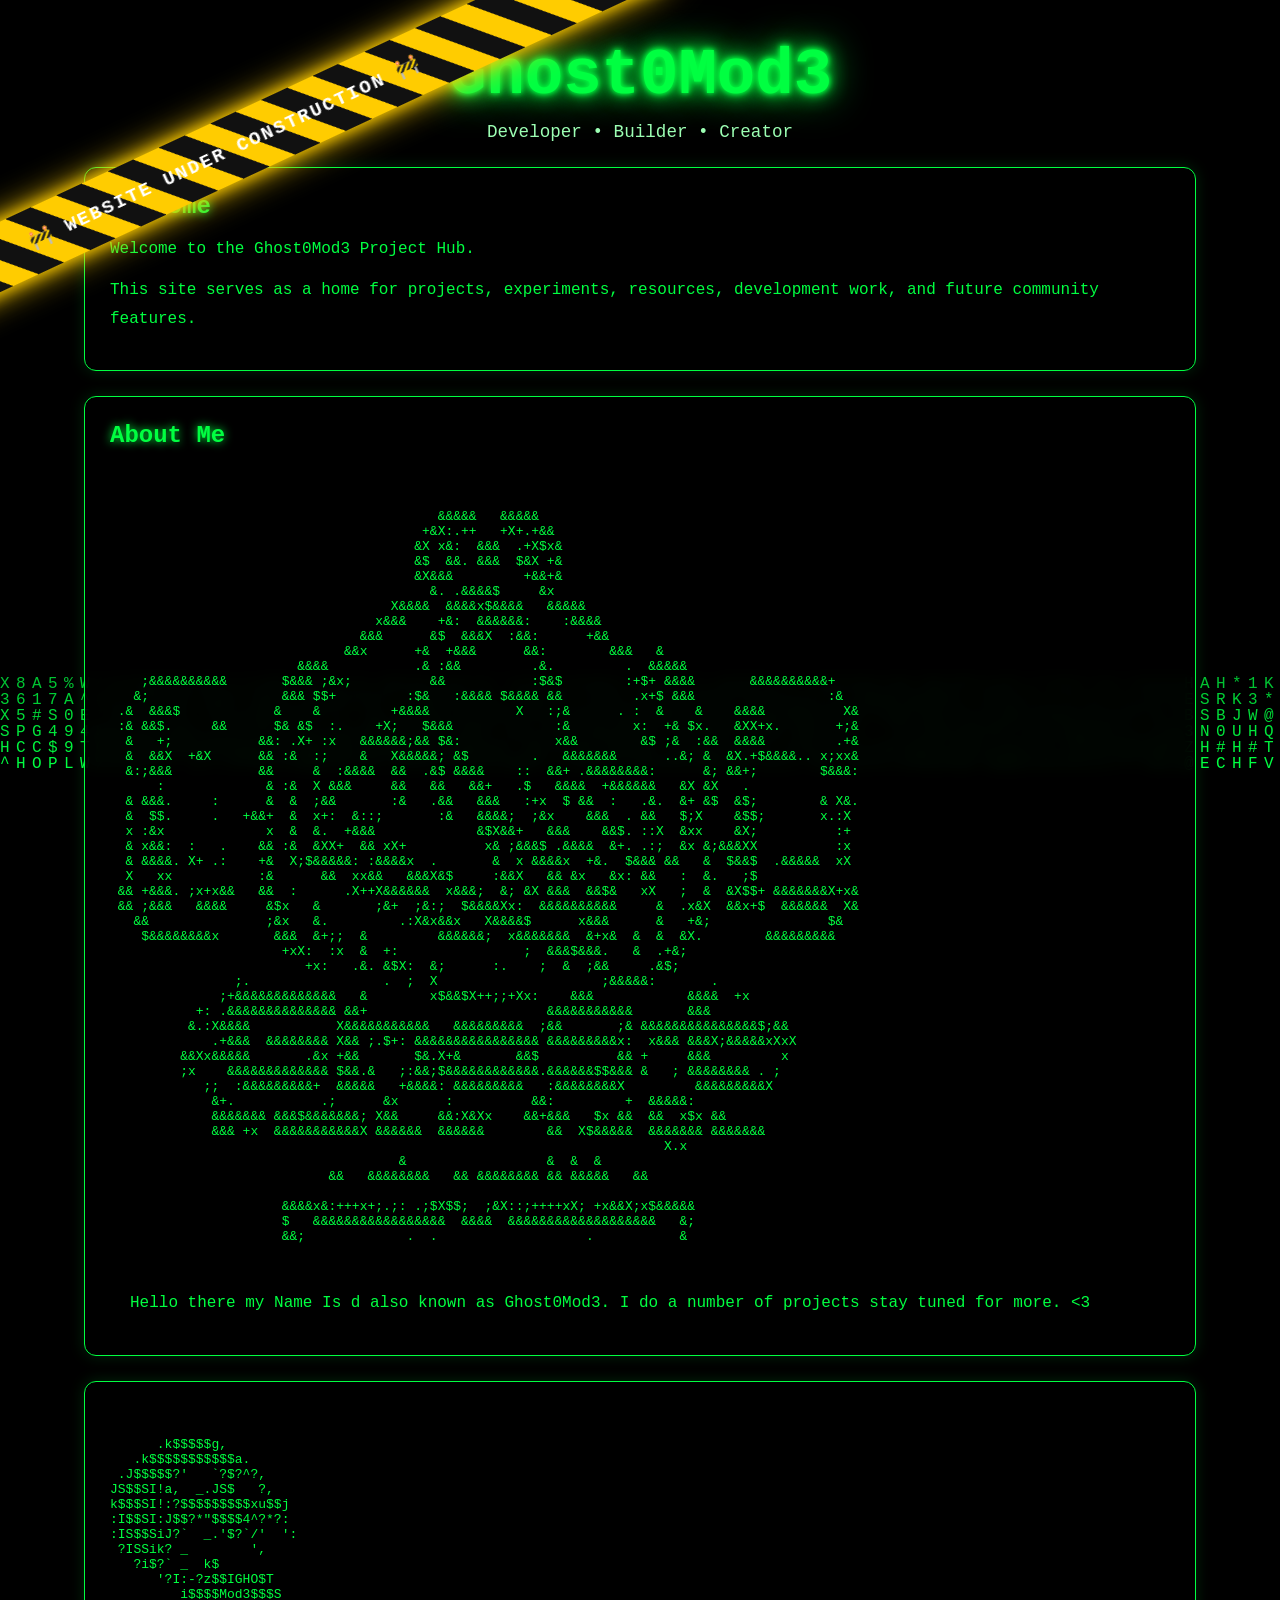
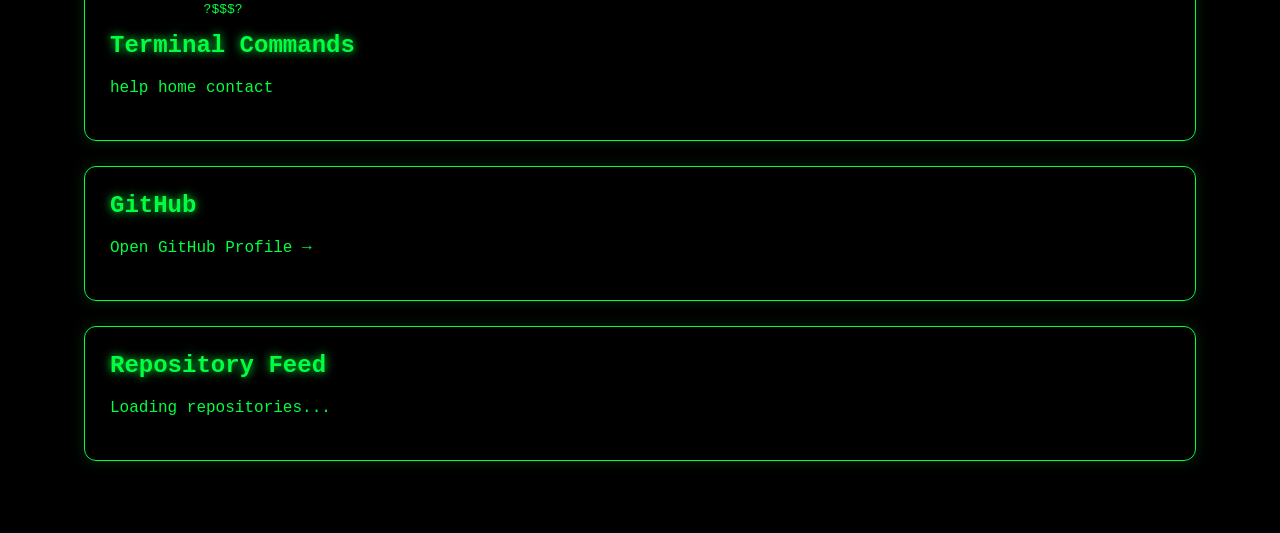
==== commit 56b5f628: "Update index.html" ====
--- a/index.html
+++ b/index.html
@@ -109,7 +109,7 @@
                                                                                                        
             <ul>
                   <p>
-                Hello there my Name Is Dale also known as Ghost0Mod3.
+                Hello there my Name Is d also known as Ghost0Mod3.
                 I do a number of projects stay tuned for more. <3
             </p>
             </ul>
